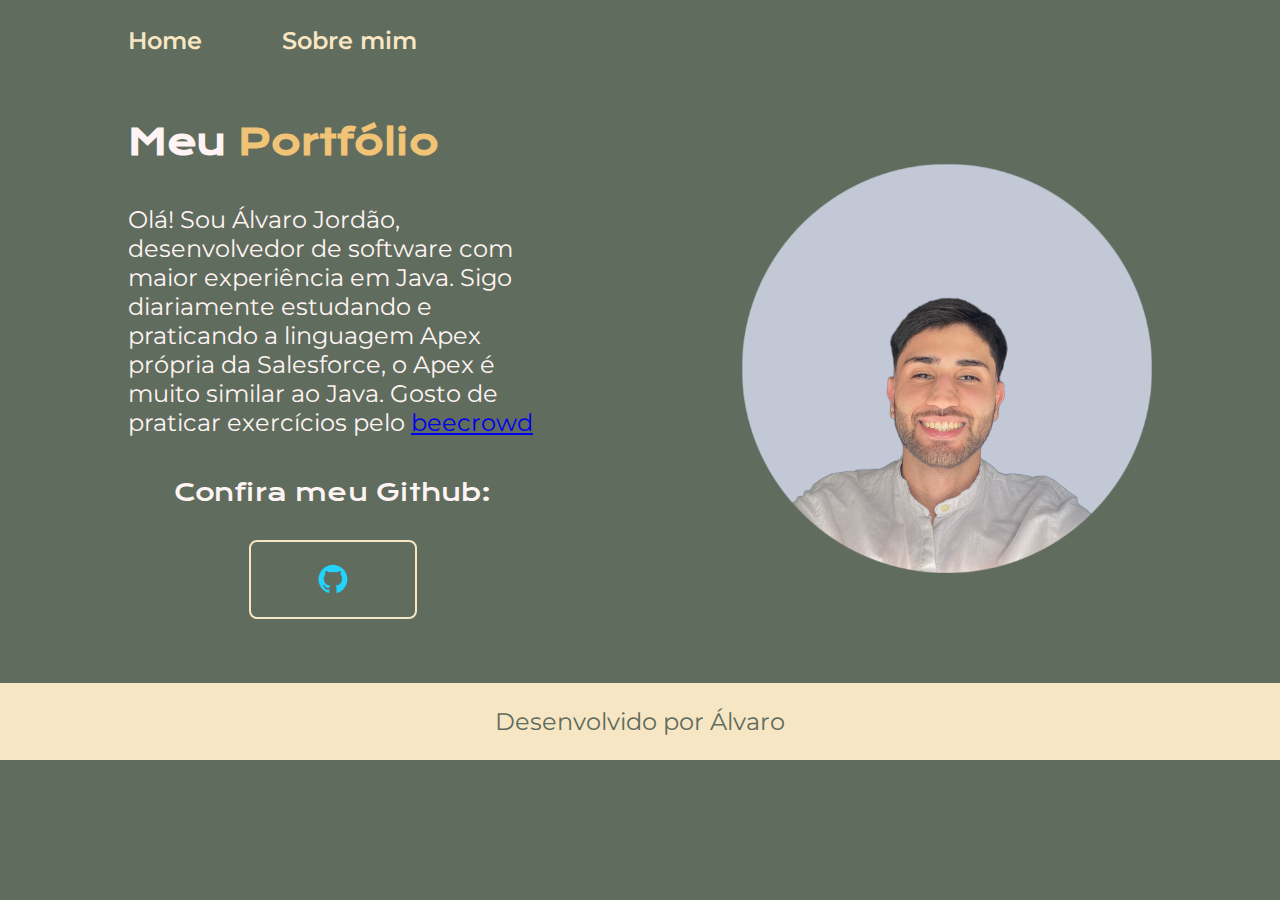
==== index.html @ dd7fe4ad "deployed" ====
<!DOCTYPE html>
<html lang="pt-br">
  <head>
    <meta charset="UTF-8" />
    <meta name="viewport" content="width=device-width, initial-scale=1.0" />
    <title>Portfólio</title>
    <link rel="stylesheet" href="styles/style.css" />
    <link rel="icon" type="assets/x-icon" href="assets/portfolio.png"
  </head>

  <body>
    <header class="cabecalho">
      <nav class="cabecalho__menu">
        <a class="cabecalho__menu__link" href="index.html">Home</a>
        <a class="cabecalho__menu__link" href="about.html">Sobre mim</a>
      </nav>
    </header>
    <main class="apresentacao">
      <section class="apresentacao__conteudo">
        <h1 class="apresentacao__conteudo__titulo">
          Meu
          <strong class="titulo-destaque"> Portfólio </strong>
        </h1>
        <p class="apresentacao__conteudo__texto">
          Olá! Sou Álvaro Jordão, desenvolvedor de software com maior
          experiência em Java. Sigo diariamente estudando e praticando a
          linguagem Apex própria da Salesforce, o Apex é muito similar ao Java.
          Gosto de praticar exercícios pelo
          <a
            href="https://judge.beecrowd.com/pt/profile/785679"
            class="custom-link"
            >beecrowd</a
         .
        </p>
        <div class="apresentacao__links">
          <h2 class="apresentacao__links__subtitulo">Confira meu Github:</h2>
          <a
            class="apresentacao__links__navegacao"
            href="https://github.com/alvccpj"
          >
            <img src="assets/Logo Github.png" />
          </a>
        </div>
      </section>
      <img
        class="apresentacao__imagem"
        src="assets/Foto profissional.png"
        alt="Foto de Álvaro"
      />
    </main>
    <footer>
      <p class="rodape">Desenvolvido por Álvaro</p>
    </footer>
  </body>
</html>
---- styles/style.css ----
@import url('https://fonts.googleapis.com/css2?family=Krona+One&family=Montserrat:wght@400;600&display=swap');

:root {
    --cor-primaria: #606C5D;
    --cor-secundaria: #FFF4F4;
    --cor-terciaria: #F7E6C4;
    --cor-hover: #F1C376;

    --fonte-primaria: 'Krona One', sans-serif;
    --fonte-secundaria: 'Montserrat', sans-serif;
}

* {
    margin: 0;
    padding: 0;
}

body {
    box-sizing: border-box;
    background-color: var(--cor-primaria);
    color: var(--cor-secundaria);
}

.cabecalho {
    padding: 2% 0% 0% 10%;
}

.cabecalho__menu {
    display: flex;
    gap: 80px;
}

.cabecalho__menu__link {
    font-family: var(--fonte-secundaria);
    font-size: 1.5rem;
    font-weight: 600;
    color: var(--cor-terciaria);
    text-decoration: none;
}

.apresentacao {
    padding: 5% 10%;
    display: flex;
    align-items: center;
    justify-content: space-between;
    gap: 82px;
}

.apresentacao__conteudo {
    width: 40%;
    display: flex;
    flex-direction: column;
    gap: 40px;
}

.apresentacao__conteudo__titulo {
    font-size: 2.25rem;
    font-family: var(--fonte-primaria);
}

.titulo-destaque {
    color: var(--cor-hover);
}

.apresentacao__conteudo__texto {
    font-size: 1.5rem;
    font-family: var(--fonte-secundaria);
}

.apresentacao__links {
    display: flex;
    flex-direction: column;
    justify-content: space-between;
    align-items: center;
    gap: 32px;
}

.apresentacao__links__subtitulo {
    font-family: var(--fonte-primaria);
    font-weight: 400;
    font-size: 1.5rem;
}

.apresentacao__links__navegacao {
    display: flex;
    justify-content: center;
    gap: 16px;
    border: 2px solid var(--cor-terciaria);
    width: 40%;
    text-align: center;
    border-radius: 8px;
    font-size: 1.5rem;
    font-weight: 600;
    padding: 21.5px 0;
    text-decoration: none;
    color: var(--cor-secundaria);
    font-family: var(--fonte-secundaria);
}

.apresentacao__links__navegacao:hover {
    background-color: var(--cor-hover);
}

.apresentacao__imagem {
    width: 40%;
}

.rodape {
    color: var(--cor-primaria);
    background-color: var(--cor-terciaria);
    padding: 24px;
    text-align: center;
    font-family: var(--fonte-secundaria);
    font-size: 1.5rem;
    font-weight: 400;
}

@media (max-width: 1200px) {
    .cabecalho {
        padding: 10%;
    }

    .cabecalho__menu {
        justify-content: center;
    }

    .apresentacao {
        flex-direction: column-reverse;
        padding: 5%;
    }

    .apresentacao__conteudo {
        width: auto;
    }

    .custom-link {
        color: white; /* Mantém a cor branca */
        text-decoration: none; /* Remove o sublinhado padrão */
      }
      
      .custom-link:hover {
        color: #FF5733; /* Substitua pelo código da cor que deseja ao passar o mouse */
      }
      


}
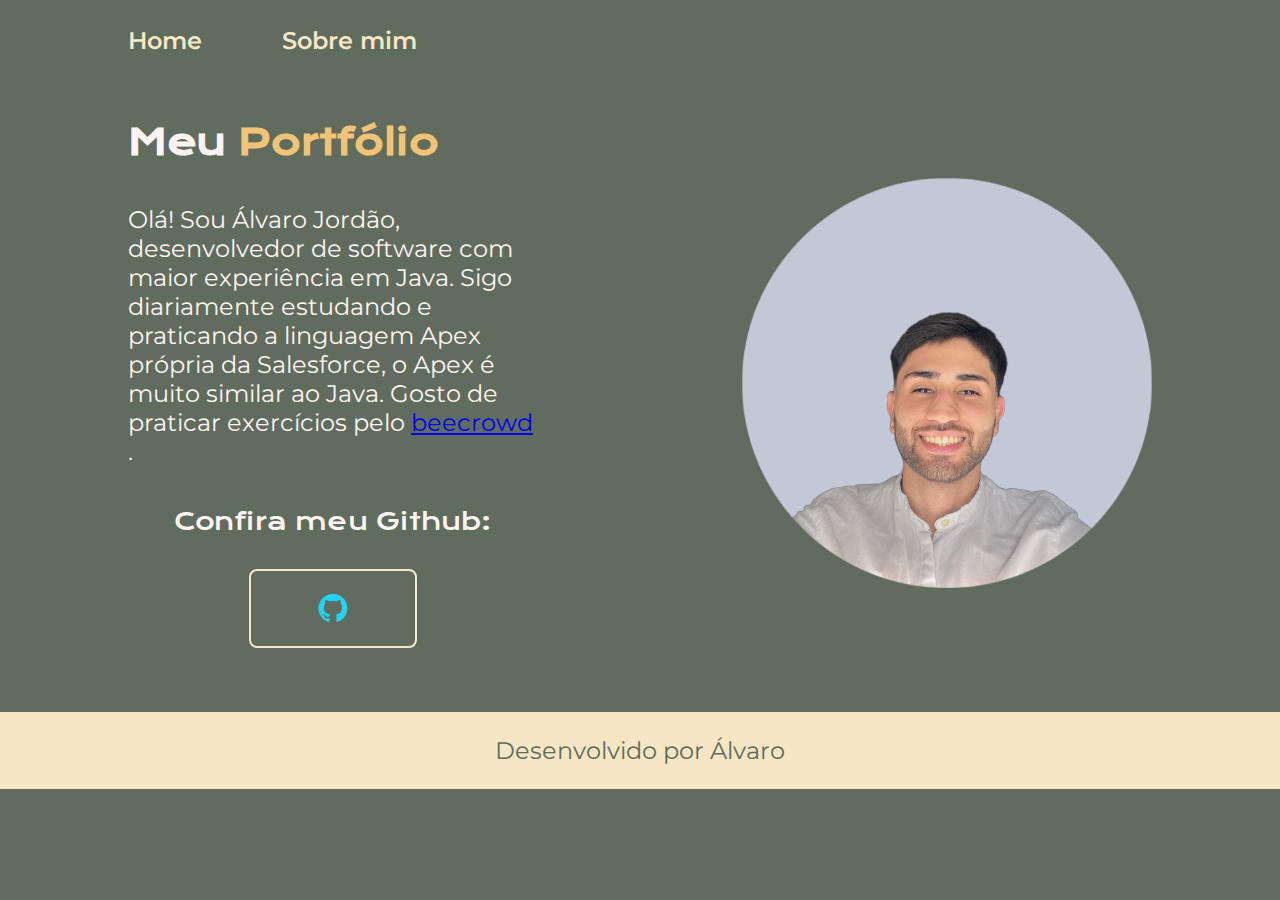
==== commit 0357dcfd: "agora vai" ====
--- a/index.html
+++ b/index.html
@@ -29,8 +29,8 @@
           <a
             href="https://judge.beecrowd.com/pt/profile/785679"
             class="custom-link"
-            >beecrowd</a
-         .
+            >beecrowd</a>
+            .
         </p>
         <div class="apresentacao__links">
           <h2 class="apresentacao__links__subtitulo">Confira meu Github:</h2>
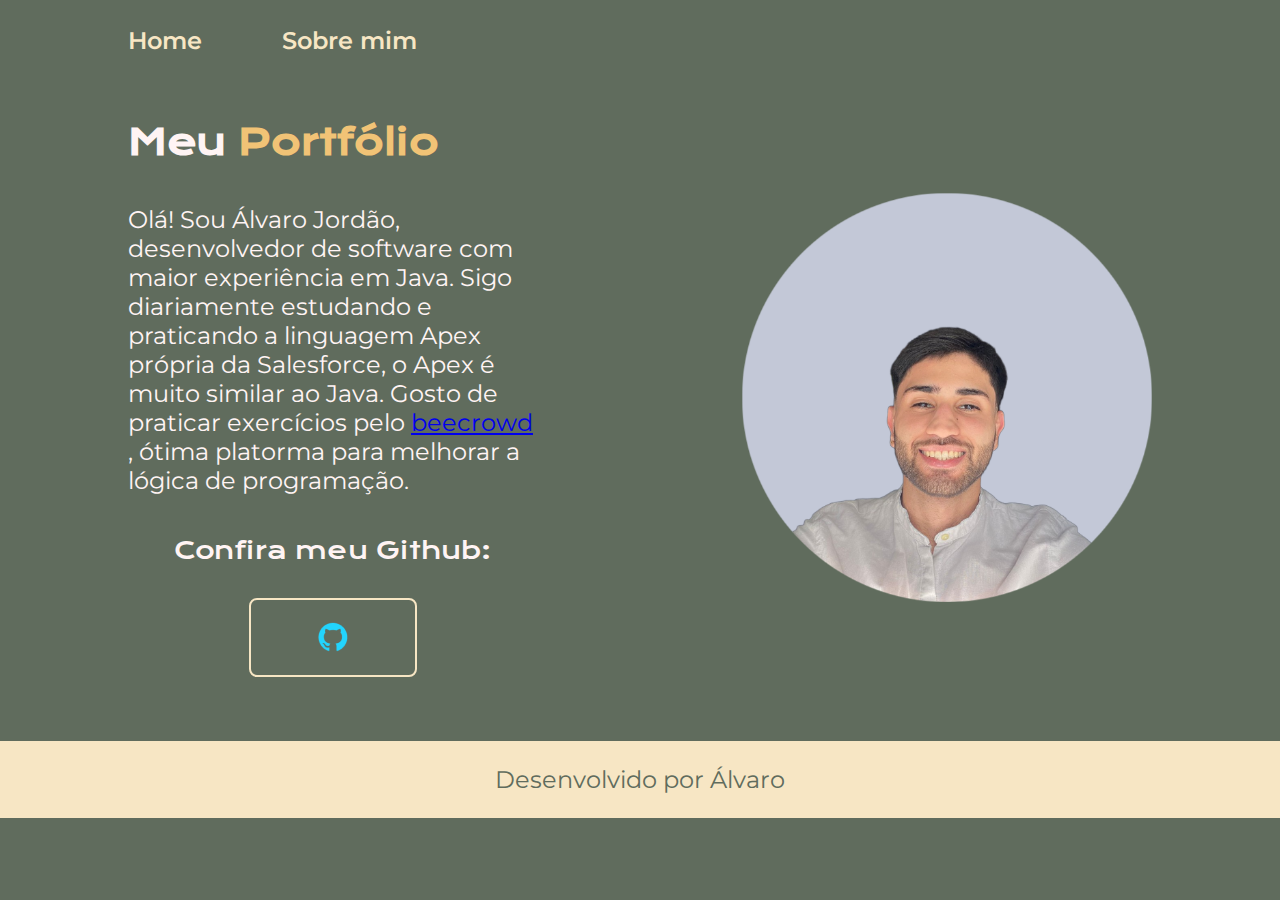
==== commit 803a0726: "vaaaai" ====
--- a/index.html
+++ b/index.html
@@ -30,7 +30,7 @@
             href="https://judge.beecrowd.com/pt/profile/785679"
             class="custom-link"
             >beecrowd</a>
-            .
+            , ótima platorma para melhorar a lógica de programação.
         </p>
         <div class="apresentacao__links">
           <h2 class="apresentacao__links__subtitulo">Confira meu Github:</h2>
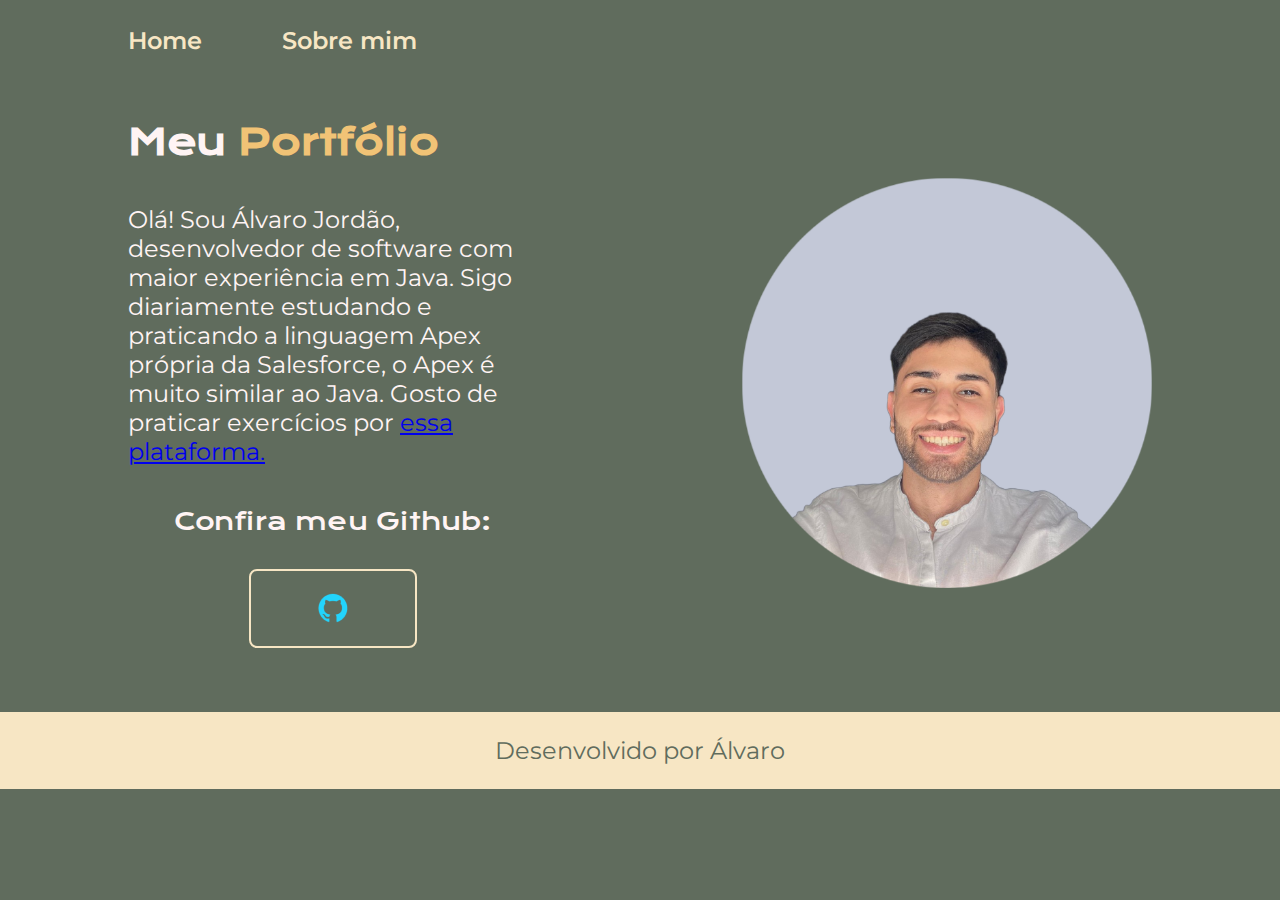
==== commit 2fb4efeb: "." ====
--- a/index.html
+++ b/index.html
@@ -25,12 +25,11 @@
           Olá! Sou Álvaro Jordão, desenvolvedor de software com maior
           experiência em Java. Sigo diariamente estudando e praticando a
           linguagem Apex própria da Salesforce, o Apex é muito similar ao Java.
-          Gosto de praticar exercícios pelo
+          Gosto de praticar exercícios por
           <a
             href="https://judge.beecrowd.com/pt/profile/785679"
             class="custom-link"
-            >beecrowd</a>
-            , ótima platorma para melhorar a lógica de programação.
+            >essa plataforma.</a>
         </p>
         <div class="apresentacao__links">
           <h2 class="apresentacao__links__subtitulo">Confira meu Github:</h2>
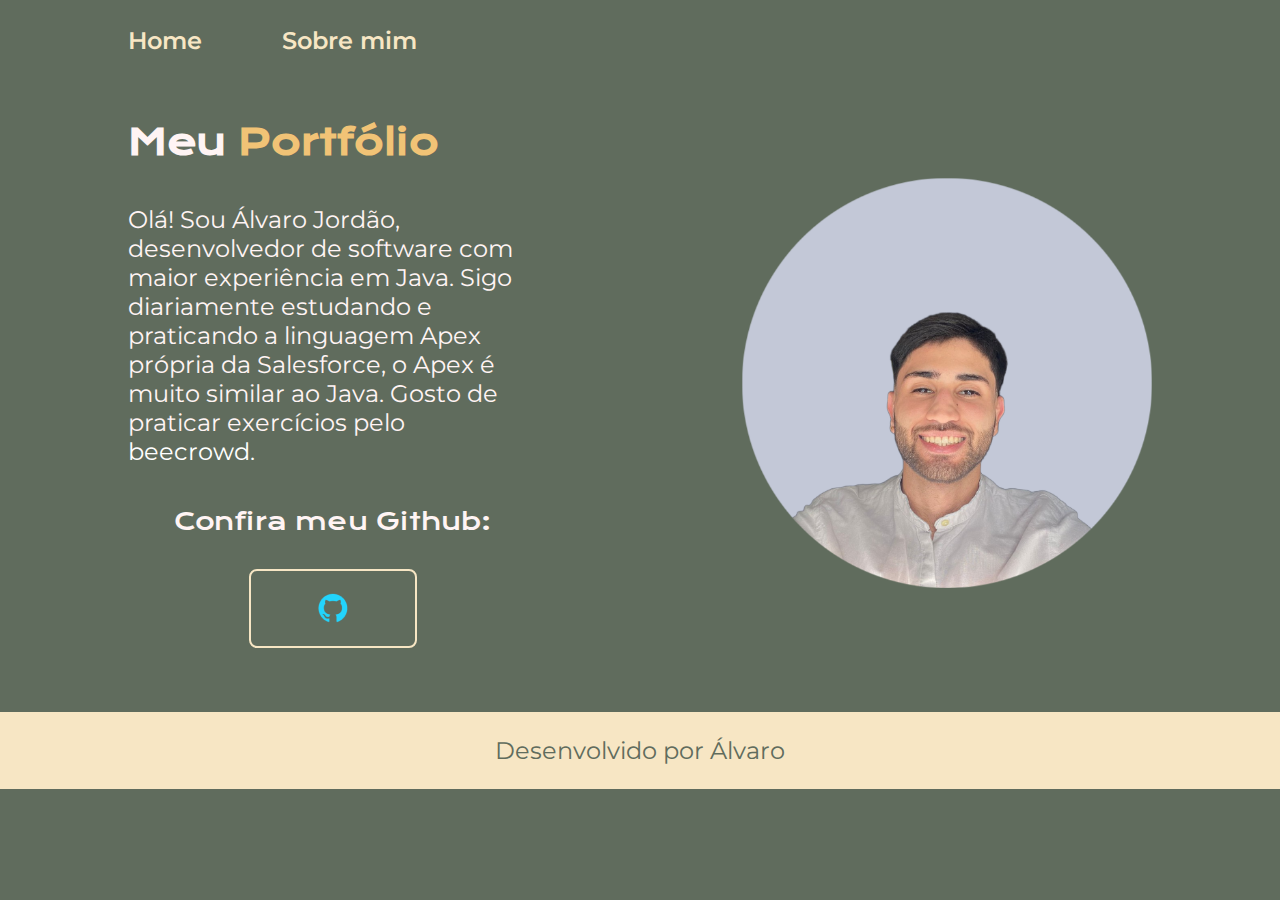
==== commit 0f3e1ce7: "add new changes" ====
--- a/index.html
+++ b/index.html
@@ -25,11 +25,11 @@
           Olá! Sou Álvaro Jordão, desenvolvedor de software com maior
           experiência em Java. Sigo diariamente estudando e praticando a
           linguagem Apex própria da Salesforce, o Apex é muito similar ao Java.
-          Gosto de praticar exercícios por
+          Gosto de praticar exercícios pelo
           <a
             href="https://judge.beecrowd.com/pt/profile/785679"
             class="custom-link"
-            >essa plataforma.</a>
+            >beecrowd.</a>
         </p>
         <div class="apresentacao__links">
           <h2 class="apresentacao__links__subtitulo">Confira meu Github:</h2>
--- a/styles/style.css
+++ b/styles/style.css
@@ -132,16 +132,14 @@
     .apresentacao__conteudo {
         width: auto;
     }
+}
 
-    .custom-link {
-        color: white; /* Mantém a cor branca */
-        text-decoration: none; /* Remove o sublinhado padrão */
-      }
-      
-      .custom-link:hover {
-        color: #FF5733; /* Substitua pelo código da cor que deseja ao passar o mouse */
-      }
-      
-
-
-}+.custom-link {
+    color: white; /* Mantém a cor branca */
+    text-decoration: none; /* Remove o sublinhado padrão */
+  }
+  
+  .custom-link:hover {
+    color: #FF5733; /* Substitua pelo código da cor que deseja ao passar o mouse */
+  }
+  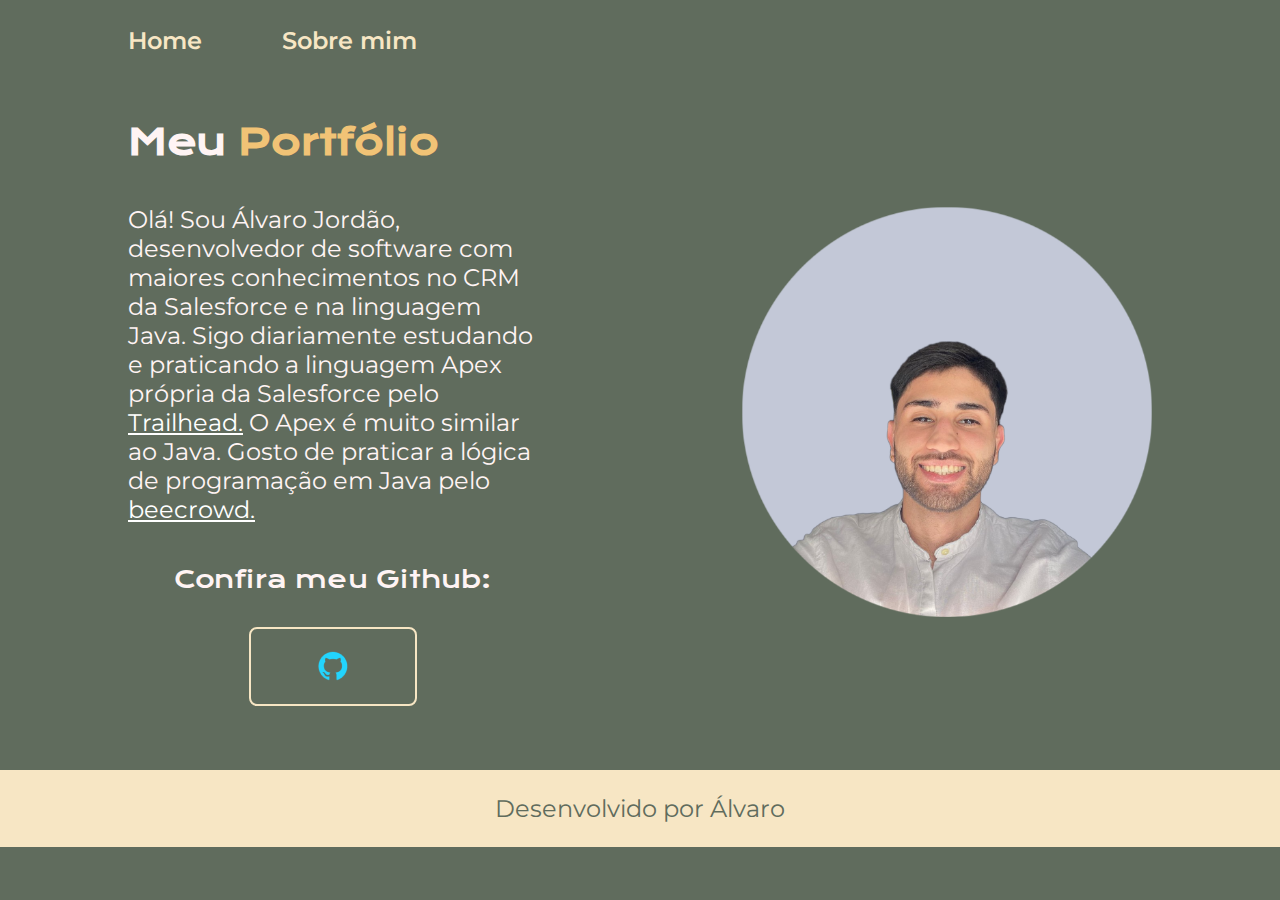
==== commit 68bd07dc: "add new updates v1" ====
--- a/index.html
+++ b/index.html
@@ -22,14 +22,22 @@
           <strong class="titulo-destaque"> Portfólio </strong>
         </h1>
         <p class="apresentacao__conteudo__texto">
-          Olá! Sou Álvaro Jordão, desenvolvedor de software com maior
-          experiência em Java. Sigo diariamente estudando e praticando a
-          linguagem Apex própria da Salesforce, o Apex é muito similar ao Java.
-          Gosto de praticar exercícios pelo
+          Olá! Sou Álvaro Jordão, desenvolvedor de software com maiores
+          conhecimentos no CRM da Salesforce e na linguagem Java. Sigo
+          diariamente estudando e praticando a linguagem Apex própria da
+          Salesforce pelo
+          <a
+            href="https://www.salesforce.com/trailblazer/alvccpj"
+            class="custom-link"
+            >Trailhead.</a
+          >
+          O Apex é muito similar ao Java. Gosto de praticar a lógica de
+          programação em Java pelo
           <a
             href="https://judge.beecrowd.com/pt/profile/785679"
             class="custom-link"
-            >beecrowd.</a>
+            >beecrowd.</a
+          >
         </p>
         <div class="apresentacao__links">
           <h2 class="apresentacao__links__subtitulo">Confira meu Github:</h2>
--- a/styles/style.css
+++ b/styles/style.css
@@ -136,10 +136,9 @@
 
 .custom-link {
     color: white; /* Mantém a cor branca */
-    text-decoration: none; /* Remove o sublinhado padrão */
   }
   
   .custom-link:hover {
-    color: #FF5733; /* Substitua pelo código da cor que deseja ao passar o mouse */
+    color: #F1C376; /* Substitua pelo código da cor que deseja ao passar o mouse */
   }
   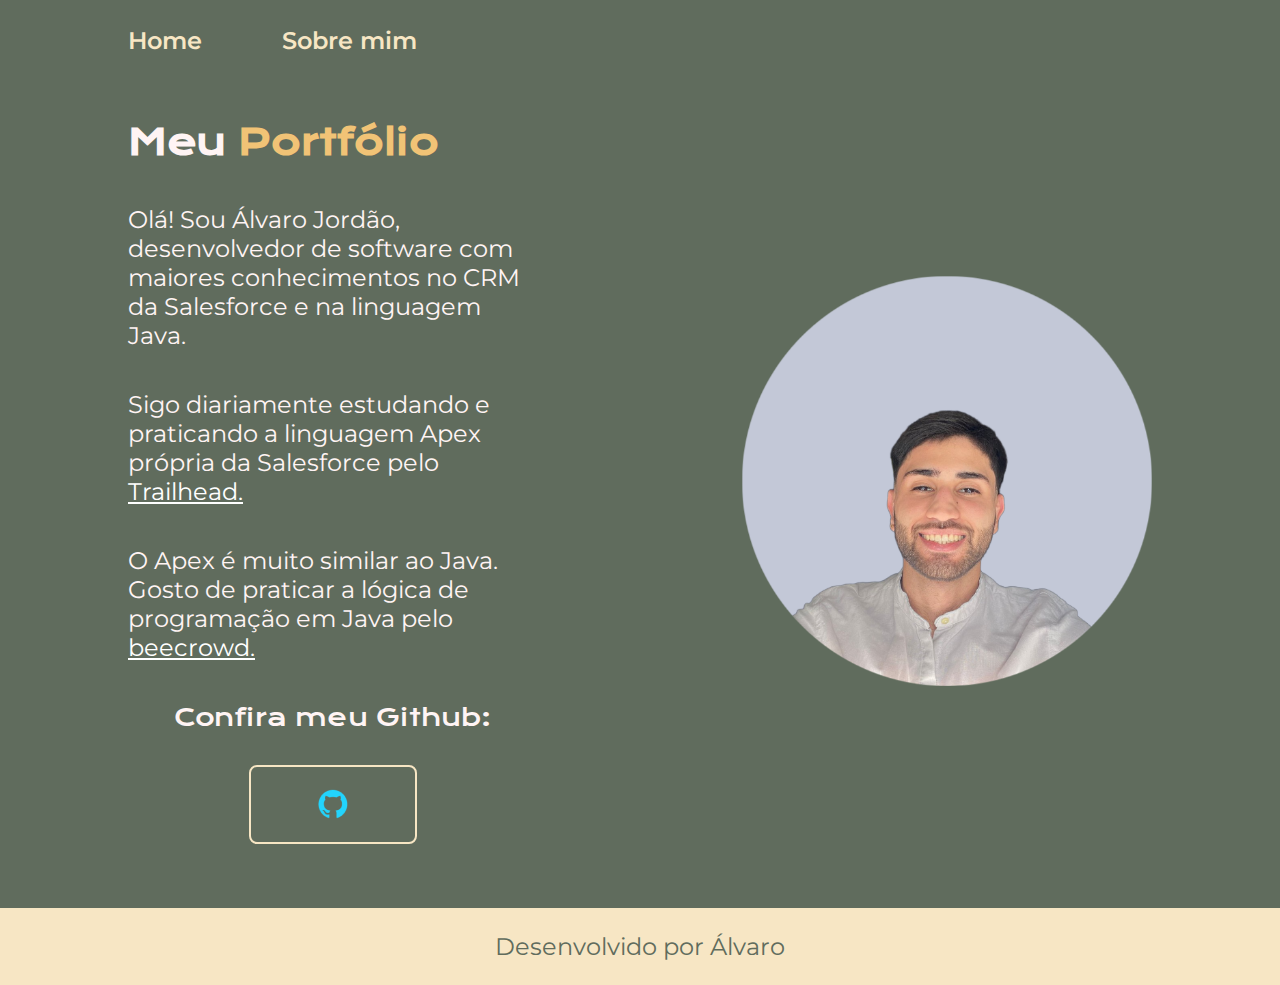
==== commit ff2e84a9: "add new update v2" ====
--- a/index.html
+++ b/index.html
@@ -23,14 +23,18 @@
         </h1>
         <p class="apresentacao__conteudo__texto">
           Olá! Sou Álvaro Jordão, desenvolvedor de software com maiores
-          conhecimentos no CRM da Salesforce e na linguagem Java. Sigo
-          diariamente estudando e praticando a linguagem Apex própria da
+          conhecimentos no CRM da Salesforce e na linguagem Java.
+        </p>
+        <p class="apresentacao__conteudo__texto">
+          Sigo diariamente estudando e praticando a linguagem Apex própria da
           Salesforce pelo
           <a
             href="https://www.salesforce.com/trailblazer/alvccpj"
             class="custom-link"
             >Trailhead.</a
           >
+        </p>
+        <p class="apresentacao__conteudo__texto">
           O Apex é muito similar ao Java. Gosto de praticar a lógica de
           programação em Java pelo
           <a
@@ -39,6 +43,7 @@
             >beecrowd.</a
           >
         </p>
+
         <div class="apresentacao__links">
           <h2 class="apresentacao__links__subtitulo">Confira meu Github:</h2>
           <a
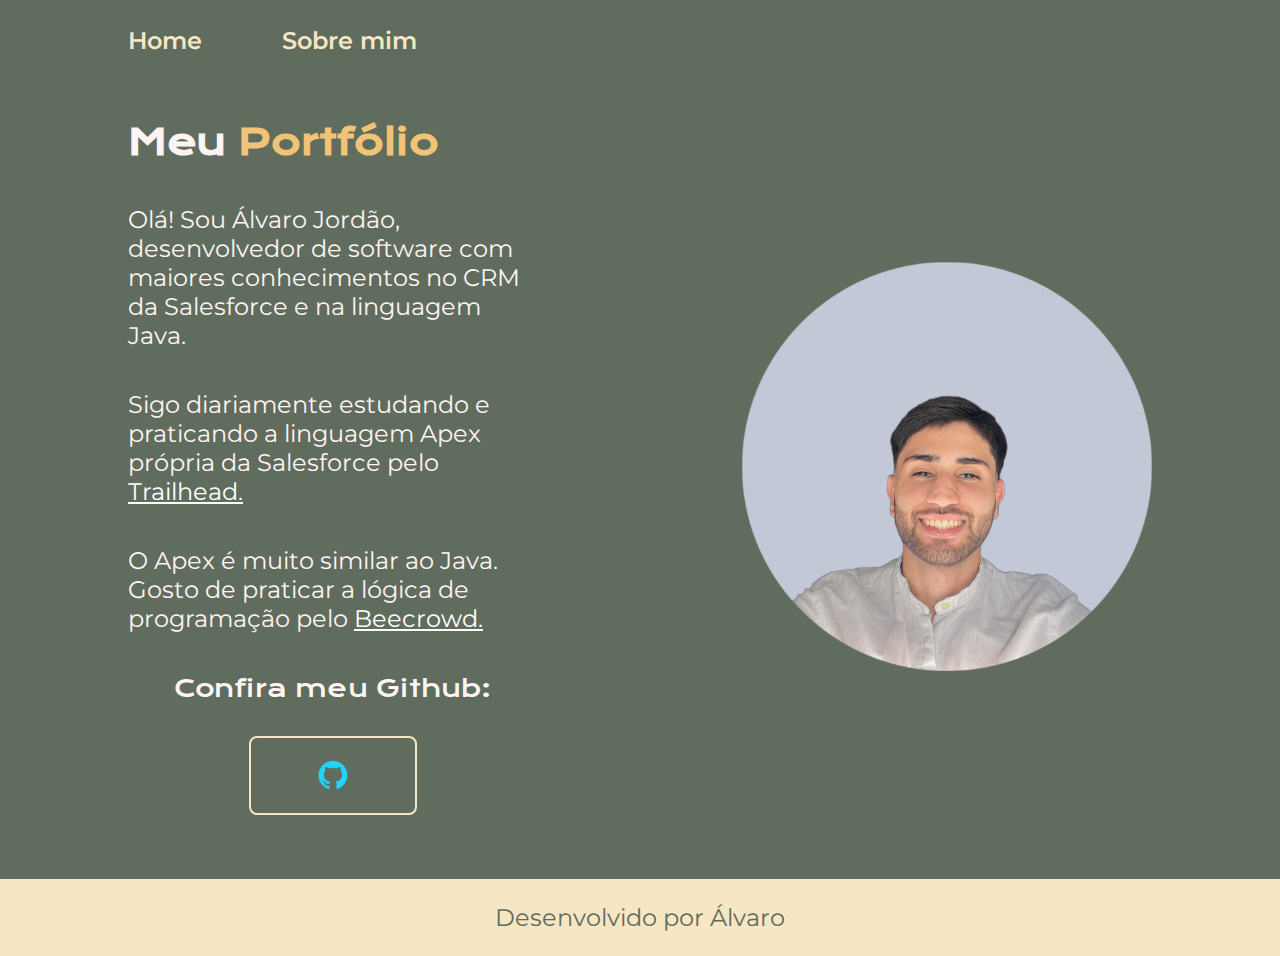
==== commit 10925ffb: "add new updates" ====
--- a/index.html
+++ b/index.html
@@ -36,11 +36,11 @@
         </p>
         <p class="apresentacao__conteudo__texto">
           O Apex é muito similar ao Java. Gosto de praticar a lógica de
-          programação em Java pelo
+          programação pelo
           <a
             href="https://judge.beecrowd.com/pt/profile/785679"
             class="custom-link"
-            >beecrowd.</a
+            >Beecrowd.</a
           >
         </p>
 
